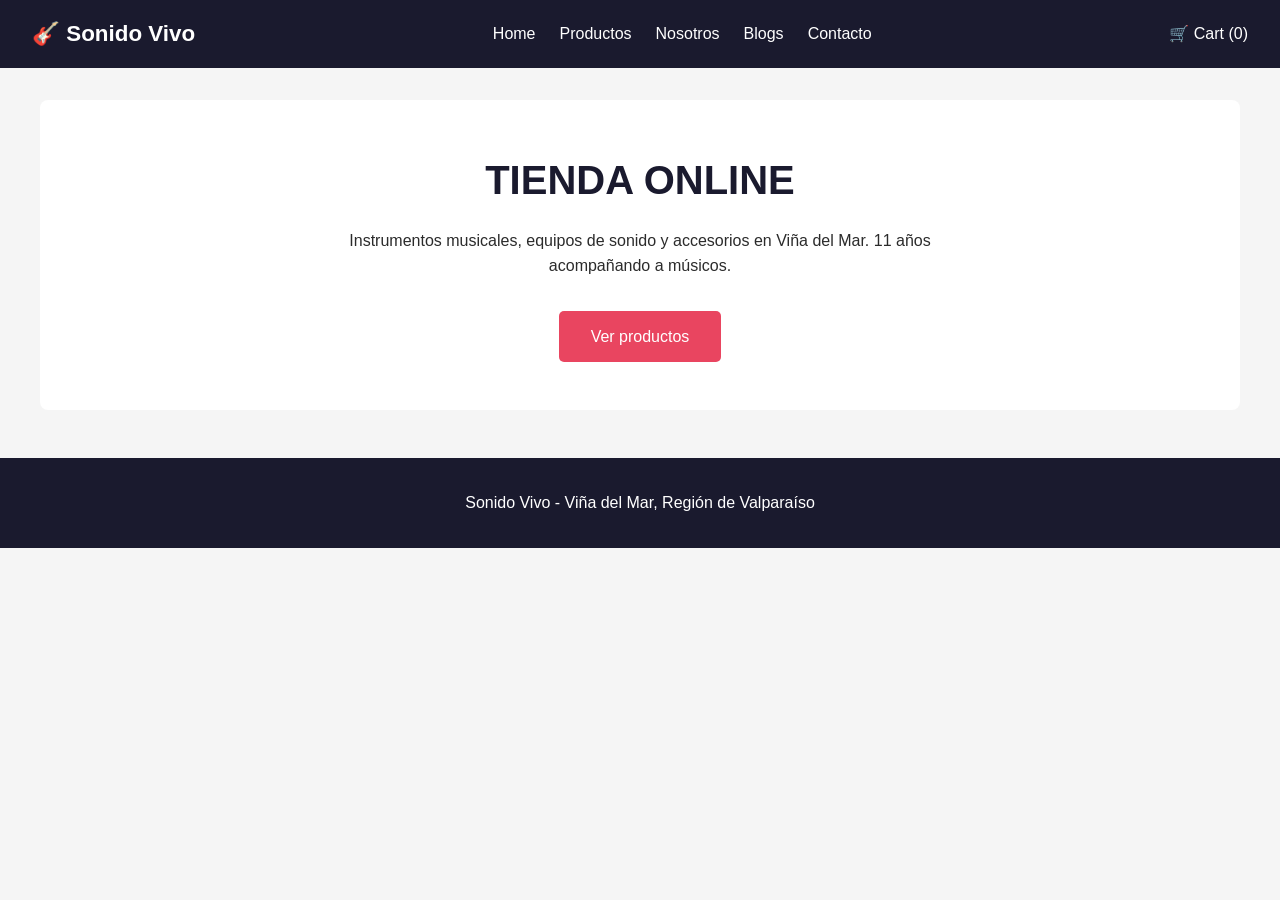
==== index.html @ 890229fa "home con navbar, hero y footer + estilos" ====
<!DOCTYPE html>
<html lang="es">
<head>
  <meta charset="UTF-8">
  <meta name="viewport" content="width=device-width, initial-scale=1.0">
  <title>Sonido Vivo - Instrumentos y Equipos Musicales</title>
  <link rel="stylesheet" href="css/estilos.css">
</head>
<body>

  <header>
    <nav class="navbar">
      <a href="index.html" class="logo">🎸 Sonido Vivo</a>
      <ul class="menu">
        <li><a href="index.html">Home</a></li>
        <li><a href="productos.html">Productos</a></li>
        <li><a href="nosotros.html">Nosotros</a></li>
        <li><a href="blogs.html">Blogs</a></li>
        <li><a href="contacto.html">Contacto</a></li>
      </ul>
      <a href="carrito.html" class="carrito">🛒 Cart (<span id="contador-carrito">0</span>)</a>
    </nav>
  </header>

  <main>
    <section class="hero">
      <h1>TIENDA ONLINE</h1>
      <p>Instrumentos musicales, equipos de sonido y accesorios en Viña del Mar. 11 años acompañando a músicos.</p>
      <a href="productos.html" class="btn">Ver productos</a>
    </section>
  </main>

  <footer>
    <p>Sonido Vivo - Viña del Mar, Región de Valparaíso</p>
  </footer>

</body>
</html>
---- css/estilos.css ----
/* === Variables de color === */
:root {
  --color-primario: #1a1a2e;
  --color-acento: #e94560;
  --color-fondo: #f5f5f5;
  --color-texto: #2b2b2b;
}

/* === Reset básico === */
* {
  margin: 0;
  padding: 0;
  box-sizing: border-box;
}

body {
  font-family: 'Segoe UI', Arial, sans-serif;
  background-color: var(--color-fondo);
  color: var(--color-texto);
  line-height: 1.6;
}

/* === Navbar === */
.navbar {
  display: flex;
  justify-content: space-between;
  align-items: center;
  background-color: var(--color-primario);
  padding: 1rem 2rem;
  flex-wrap: wrap;
}

.logo {
  color: #fff;
  font-size: 1.4rem;
  font-weight: bold;
  text-decoration: none;
}

.menu {
  display: flex;
  list-style: none;
  gap: 1.5rem;
}

.menu a {
  color: #fff;
  text-decoration: none;
  transition: color 0.3s;
}

.menu a:hover {
  color: var(--color-acento);
}

.carrito {
  color: #fff;
  text-decoration: none;
}

/* === Hero === */
.hero {
  background-color: #fff;
  margin: 2rem auto;
  padding: 3rem 2rem;
  max-width: 1200px;
  border-radius: 8px;
  text-align: center;
}

.hero h1 {
  font-size: 2.5rem;
  margin-bottom: 1rem;
  color: var(--color-primario);
}

.hero p {
  max-width: 600px;
  margin: 0 auto 2rem;
}

.btn {
  display: inline-block;
  background-color: var(--color-acento);
  color: #fff;
  padding: 0.8rem 2rem;
  border-radius: 5px;
  text-decoration: none;
  transition: opacity 0.3s;
}

.btn:hover {
  opacity: 0.85;
}

/* === Footer === */
footer {
  background-color: var(--color-primario);
  color: #fff;
  text-align: center;
  padding: 2rem;
  margin-top: 3rem;
}

/* === Responsive === */
@media (max-width: 768px) {
  .navbar {
    flex-direction: column;
    gap: 1rem;
  }
  .menu {
    flex-direction: column;
    text-align: center;
    gap: 0.5rem;
  }
  .hero h1 {
    font-size: 1.8rem;
  }
}
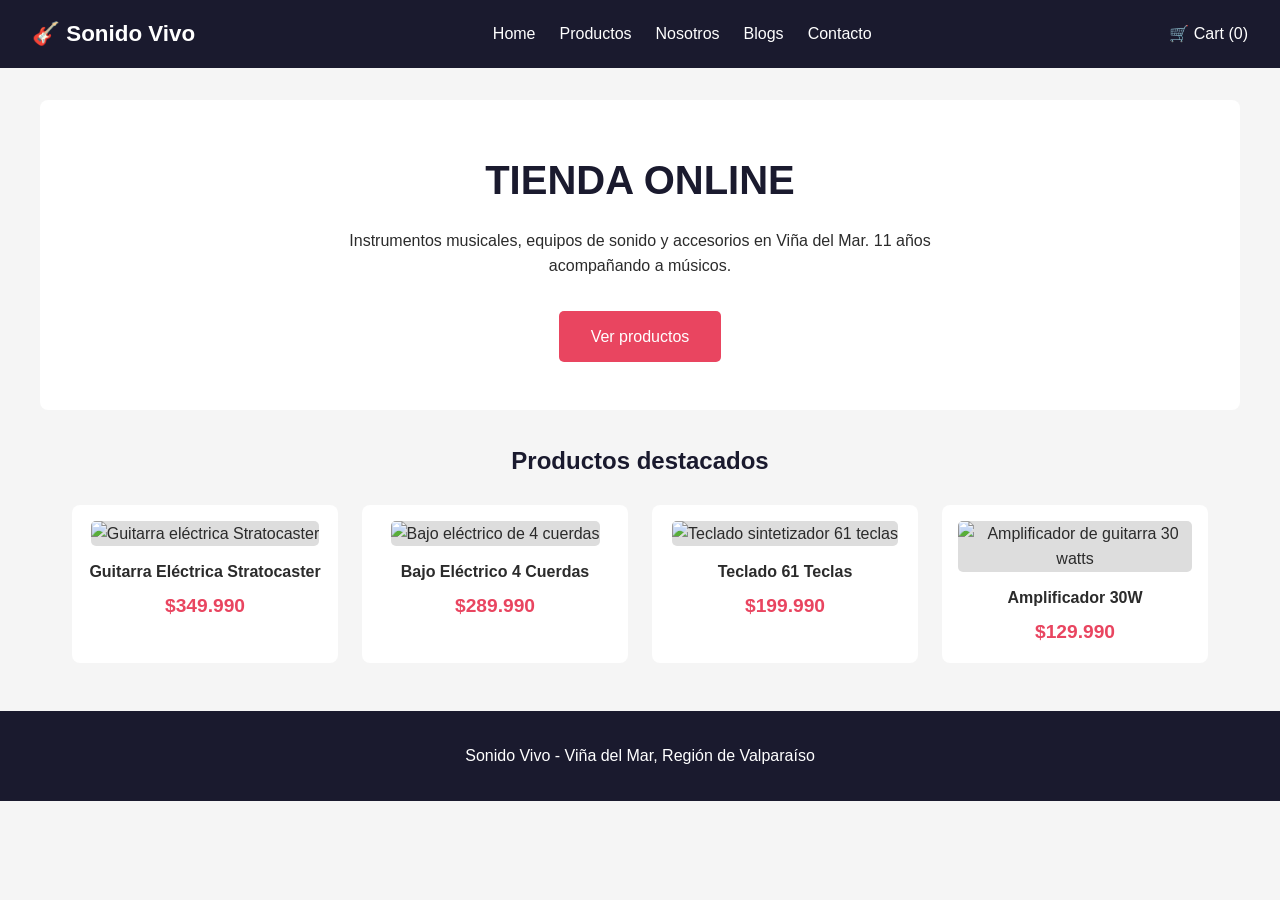
==== commit 68b17967: "productos destacados en home" ====
--- a/index.html
+++ b/index.html
@@ -4,7 +4,7 @@
   <meta charset="UTF-8">
   <meta name="viewport" content="width=device-width, initial-scale=1.0">
   <title>Sonido Vivo - Instrumentos y Equipos Musicales</title>
-  <link rel="stylesheet" href="css/estilos.css">
+  <link rel="stylesheet" href="css/estilos.css"> 
 </head>
 <body>
 
@@ -28,6 +28,36 @@
       <p>Instrumentos musicales, equipos de sonido y accesorios en Viña del Mar. 11 años acompañando a músicos.</p>
       <a href="productos.html" class="btn">Ver productos</a>
     </section>
+    <section class="productos-destacados">
+      <h2>Productos destacados</h2>
+      <div class="grilla-productos">
+
+        <article class="card-producto">
+          <img src="img/placeholder.png" alt="Guitarra eléctrica Stratocaster">
+          <h3>Guitarra Eléctrica Stratocaster</h3>
+          <p class="precio">$349.990</p>
+        </article>
+
+        <article class="card-producto">
+          <img src="img/placeholder.png" alt="Bajo eléctrico de 4 cuerdas">
+          <h3>Bajo Eléctrico 4 Cuerdas</h3>
+          <p class="precio">$289.990</p>
+        </article>
+
+        <article class="card-producto">
+          <img src="img/placeholder.png" alt="Teclado sintetizador 61 teclas">
+          <h3>Teclado 61 Teclas</h3>
+          <p class="precio">$199.990</p>
+        </article>
+
+        <article class="card-producto">
+          <img src="img/placeholder.png" alt="Amplificador de guitarra 30 watts">
+          <h3>Amplificador 30W</h3>
+          <p class="precio">$129.990</p>
+        </article>
+
+      </div>
+    </section>
   </main>
 
   <footer>
--- a/css/estilos.css
+++ b/css/estilos.css
@@ -116,4 +116,54 @@
   .hero h1 {
     font-size: 1.8rem;
   }
+}
+/* === Grilla de productos === */
+.productos-destacados {
+  max-width: 1200px;
+  margin: 0 auto;
+  padding: 0 2rem;
+}
+
+.productos-destacados h2 {
+  color: var(--color-primario);
+  margin-bottom: 1.5rem;
+  text-align: center;
+}
+
+.grilla-productos {
+  display: grid;
+  grid-template-columns: repeat(auto-fill, minmax(220px, 1fr));
+  gap: 1.5rem;
+}
+
+.card-producto {
+  background-color: #fff;
+  border-radius: 8px;
+  padding: 1rem;
+  text-align: center;
+  transition: transform 0.3s, box-shadow 0.3s;
+}
+
+.card-producto:hover {
+  transform: translateY(-5px);
+  box-shadow: 0 5px 15px rgba(0, 0, 0, 0.15);
+}
+
+.card-producto img {
+  width: 100%;
+  height: 180px;
+  object-fit: cover;
+  border-radius: 5px;
+  background-color: #ddd;
+}
+
+.card-producto h3 {
+  font-size: 1rem;
+  margin: 0.8rem 0 0.4rem;
+}
+
+.precio {
+  color: var(--color-acento);
+  font-weight: bold;
+  font-size: 1.2rem;
 }
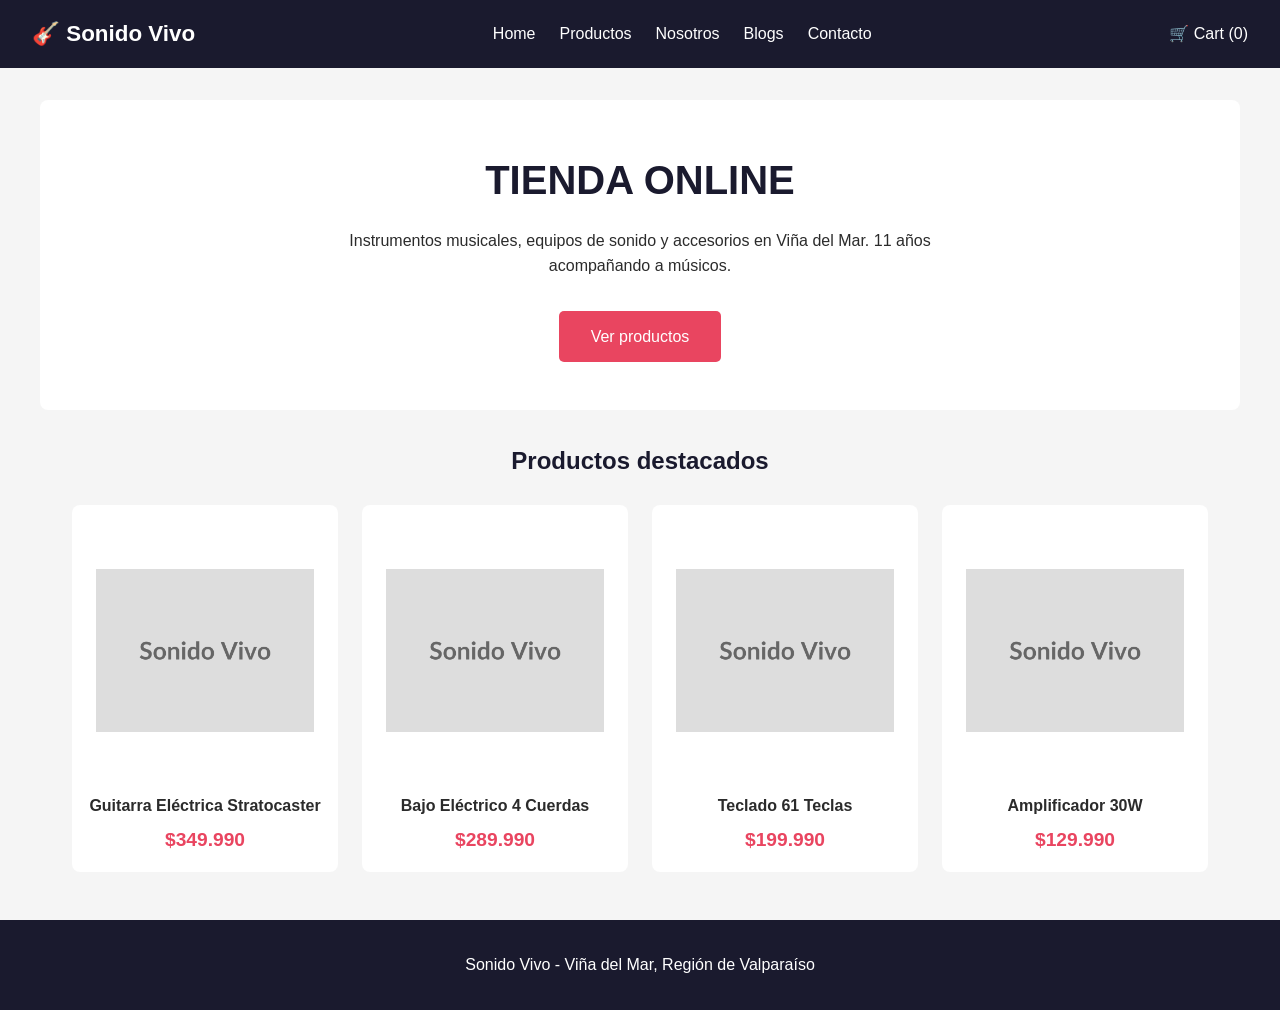
==== commit 37dd263d: "carrito con localStorage y notificaciones" ====
--- a/index.html
+++ b/index.html
@@ -64,5 +64,8 @@
     <p>Sonido Vivo - Viña del Mar, Región de Valparaíso</p>
   </footer>
 
+    <script src="js/productos.js"></script>
+    <script src="js/carrito.js"></script>
+
 </body>
 </html>
--- a/css/estilos.css
+++ b/css/estilos.css
@@ -142,6 +142,12 @@
   padding: 1rem;
   text-align: center;
   transition: transform 0.3s, box-shadow 0.3s;
+  display: flex;
+  flex-direction: column;
+}
+
+.card-producto .btn-añadir {
+  margin-top: auto;
 }
 
 .card-producto:hover {
@@ -151,10 +157,11 @@
 
 .card-producto img {
   width: 100%;
-  height: 180px;
-  object-fit: cover;
+  height: 260px;
+  object-fit: contain;
+  padding: 0.5rem;
   border-radius: 5px;
-  background-color: #ddd;
+  background-color: #fff;
 }
 
 .card-producto h3 {
@@ -166,4 +173,51 @@
   color: var(--color-acento);
   font-weight: bold;
   font-size: 1.2rem;
+}
+.categoria {
+  font-size: 0.85rem;
+  color: #777;
+}
+
+.btn-añadir {
+  width: 100%;
+  margin-top: 0.8rem;
+  padding: 0.6rem;
+  background-color: var(--color-primario);
+  color: #fff;
+  border: none;
+  border-radius: 5px;
+  cursor: pointer;
+  font-size: 0.9rem;
+  transition: background-color 0.3s;
+}
+
+.btn-añadir:hover {
+  background-color: var(--color-acento);
+}
+/* === Notificaciones === */
+.notificacion {
+  position: fixed;
+  bottom: 20px;
+  right: 20px;
+  padding: 1rem 1.5rem;
+  border-radius: 6px;
+  color: #fff;
+  font-weight: 500;
+  box-shadow: 0 4px 12px rgba(0, 0, 0, 0.2);
+  z-index: 1000;
+  animation: aparecer 0.3s ease;
+}
+
+.notificacion.exito {
+  background-color: #2e7d32;
+}
+
+.notificacion.error {
+  background-color: var(--color-acento);
+}
+
+@keyframes aparecer {
+  from { opacity: 0; transform: translateY(20px); }
+  to   { opacity: 1; transform: translateY(0); }
 }
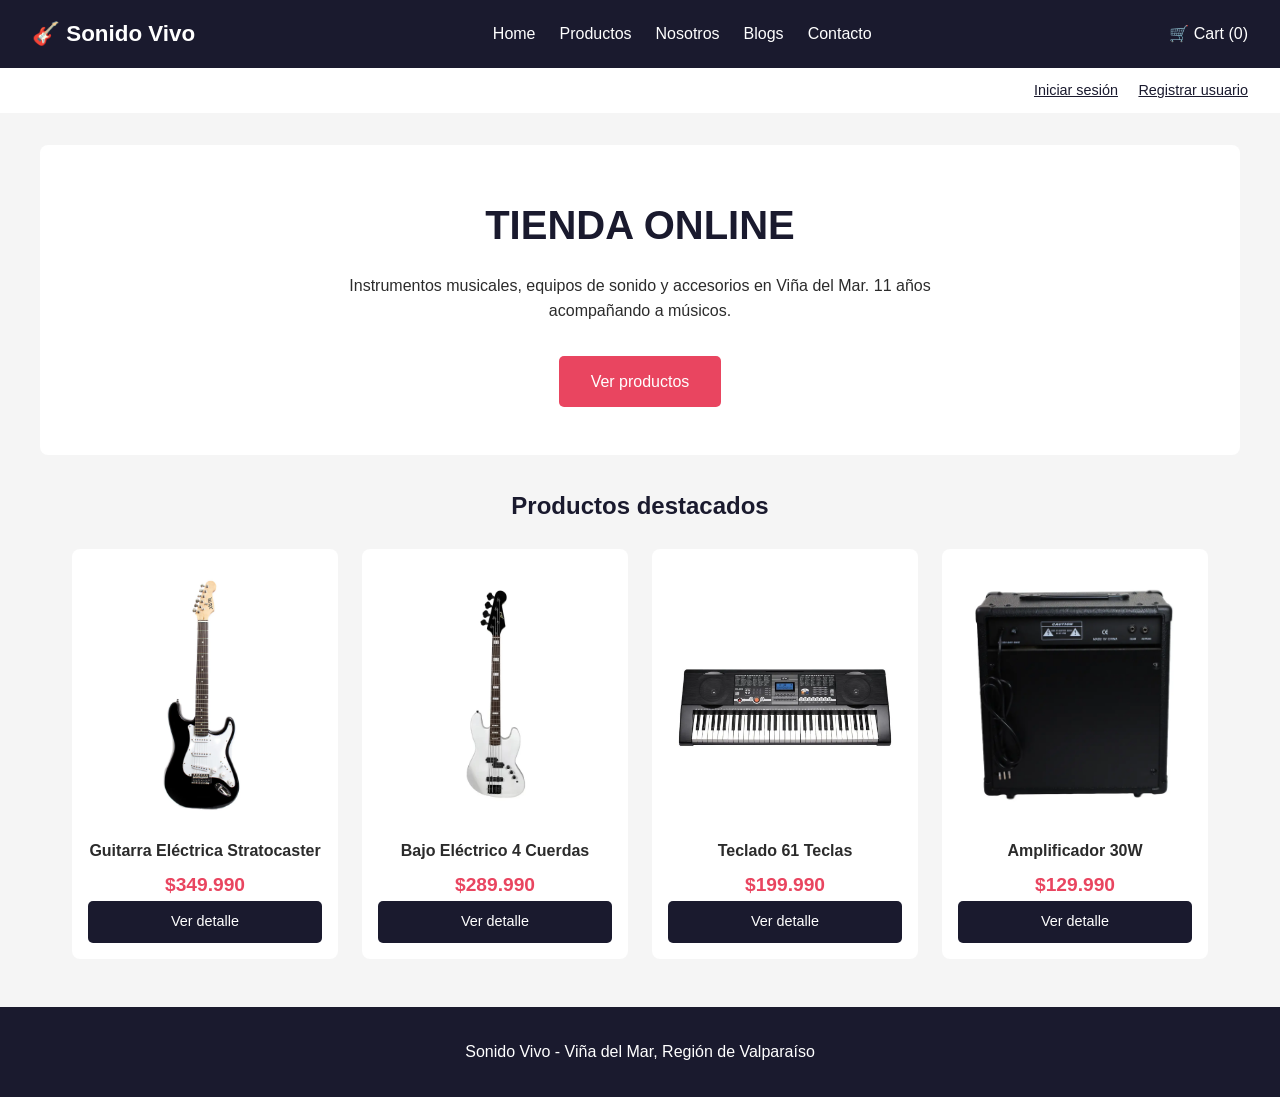
==== commit 224088c2: "registro de usuario con validaciones" ====
--- a/index.html
+++ b/index.html
@@ -20,6 +20,10 @@
       </ul>
       <a href="carrito.html" class="carrito">🛒 Cart (<span id="contador-carrito">0</span>)</a>
     </nav>
+        <div class="acceso">
+      <a href="login.html">Iniciar sesión</a>
+      <a href="registro.html">Registrar usuario</a>
+    </div>
   </header>
 
   <main>
@@ -28,36 +32,12 @@
       <p>Instrumentos musicales, equipos de sonido y accesorios en Viña del Mar. 11 años acompañando a músicos.</p>
       <a href="productos.html" class="btn">Ver productos</a>
     </section>
-    <section class="productos-destacados">
+        <section class="productos-destacados">
       <h2>Productos destacados</h2>
-      <div class="grilla-productos">
-
-        <article class="card-producto">
-          <img src="img/placeholder.png" alt="Guitarra eléctrica Stratocaster">
-          <h3>Guitarra Eléctrica Stratocaster</h3>
-          <p class="precio">$349.990</p>
-        </article>
-
-        <article class="card-producto">
-          <img src="img/placeholder.png" alt="Bajo eléctrico de 4 cuerdas">
-          <h3>Bajo Eléctrico 4 Cuerdas</h3>
-          <p class="precio">$289.990</p>
-        </article>
-
-        <article class="card-producto">
-          <img src="img/placeholder.png" alt="Teclado sintetizador 61 teclas">
-          <h3>Teclado 61 Teclas</h3>
-          <p class="precio">$199.990</p>
-        </article>
-
-        <article class="card-producto">
-          <img src="img/placeholder.png" alt="Amplificador de guitarra 30 watts">
-          <h3>Amplificador 30W</h3>
-          <p class="precio">$129.990</p>
-        </article>
-
+      <div class="grilla-productos" id="productos-destacados"></div>
+    </section>
+    
       </div>
-    </section>
   </main>
 
   <footer>
--- a/css/estilos.css
+++ b/css/estilos.css
@@ -220,4 +220,211 @@
 @keyframes aparecer {
   from { opacity: 0; transform: translateY(20px); }
   to   { opacity: 1; transform: translateY(0); }
+}
+/* === Vista carrito === */
+.vista-carrito {
+  max-width: 1200px;
+  margin: 2rem auto;
+  padding: 0 2rem;
+}
+
+.vista-carrito h2 {
+  color: var(--color-primario);
+  margin-bottom: 1.5rem;
+}
+
+.carrito-layout {
+  display: grid;
+  grid-template-columns: 2fr 1fr;
+  gap: 2rem;
+  align-items: start;
+}
+
+.item-carrito {
+  display: grid;
+  grid-template-columns: 80px 1fr auto auto auto;
+  align-items: center;
+  gap: 1rem;
+  background-color: #fff;
+  padding: 1rem;
+  border-radius: 8px;
+  margin-bottom: 1rem;
+}
+
+.item-carrito img {
+  width: 80px;
+  height: 80px;
+  object-fit: contain;
+}
+
+.item-info h4 {
+  font-size: 1rem;
+  margin-bottom: 0.3rem;
+}
+
+.item-controles {
+  display: flex;
+  align-items: center;
+  gap: 0.6rem;
+}
+
+.btn-cantidad {
+  width: 30px;
+  height: 30px;
+  border: 1px solid #ccc;
+  background-color: #fff;
+  border-radius: 50%;
+  cursor: pointer;
+  font-size: 1.1rem;
+}
+
+.btn-cantidad:hover {
+  background-color: var(--color-fondo);
+}
+
+.subtotal {
+  font-weight: bold;
+  min-width: 90px;
+  text-align: right;
+}
+
+.btn-eliminar {
+  background: none;
+  border: none;
+  cursor: pointer;
+  font-size: 1.1rem;
+}
+
+.resumen {
+  background-color: #fff;
+  padding: 1.5rem;
+  border-radius: 8px;
+}
+
+.total-linea {
+  font-size: 1.3rem;
+  font-weight: bold;
+  margin: 1rem 0;
+  display: flex;
+  justify-content: space-between;
+}
+
+.btn-pagar {
+  width: 100%;
+  padding: 0.9rem;
+  background-color: #2e7d32;
+  color: #fff;
+  border: none;
+  border-radius: 5px;
+  font-size: 1rem;
+  cursor: pointer;
+  margin-bottom: 0.6rem;
+}
+
+.btn-vaciar {
+  width: 100%;
+  padding: 0.7rem;
+  background-color: transparent;
+  color: #777;
+  border: 1px solid #ccc;
+  border-radius: 5px;
+  cursor: pointer;
+}
+
+.carrito-vacio {
+  background-color: #fff;
+  padding: 2rem;
+  border-radius: 8px;
+  text-align: center;
+}
+
+@media (max-width: 768px) {
+  .carrito-layout {
+    grid-template-columns: 1fr;
+  }
+  .item-carrito {
+    grid-template-columns: 60px 1fr;
+    row-gap: 0.5rem;
+  }
+}
+a.btn-añadir {
+  display: block;
+  text-decoration: none;
+  text-align: center;
+}
+/* === Formularios === */
+.form-seccion {
+  max-width: 600px;
+  margin: 2rem auto;
+  padding: 0 2rem;
+}
+
+.form-seccion h2 {
+  color: var(--color-primario);
+  margin-bottom: 1.5rem;
+  text-align: center;
+}
+
+.formulario {
+  background-color: #fff;
+  padding: 2rem;
+  border-radius: 8px;
+}
+
+.campo {
+  margin-bottom: 1.2rem;
+  display: flex;
+  flex-direction: column;
+}
+
+.campo label {
+  font-weight: 600;
+  margin-bottom: 0.4rem;
+  font-size: 0.9rem;
+}
+
+.campo input,
+.campo textarea,
+.campo select {
+  padding: 0.7rem;
+  border: 1px solid #ccc;
+  border-radius: 5px;
+  font-family: inherit;
+  font-size: 0.95rem;
+}
+
+.campo input:focus,
+.campo textarea:focus,
+.campo select:focus {
+  outline: none;
+  border-color: var(--color-primario);
+}
+
+.input-error {
+  border-color: var(--color-acento) !important;
+  background-color: #fff5f6;
+}
+
+.error {
+  color: var(--color-acento);
+  font-size: 0.82rem;
+  margin-top: 0.3rem;
+  min-height: 1rem;
+}
+
+.ayuda {
+  color: #777;
+  font-size: 0.8rem;
+  margin-top: 0.3rem;
+}
+.acceso {
+  text-align: right;
+  padding: 0.6rem 2rem;
+  background-color: #fff;
+}
+
+.acceso a {
+  margin-left: 1rem;
+  color: var(--color-primario);
+  font-size: 0.9rem;
 }
